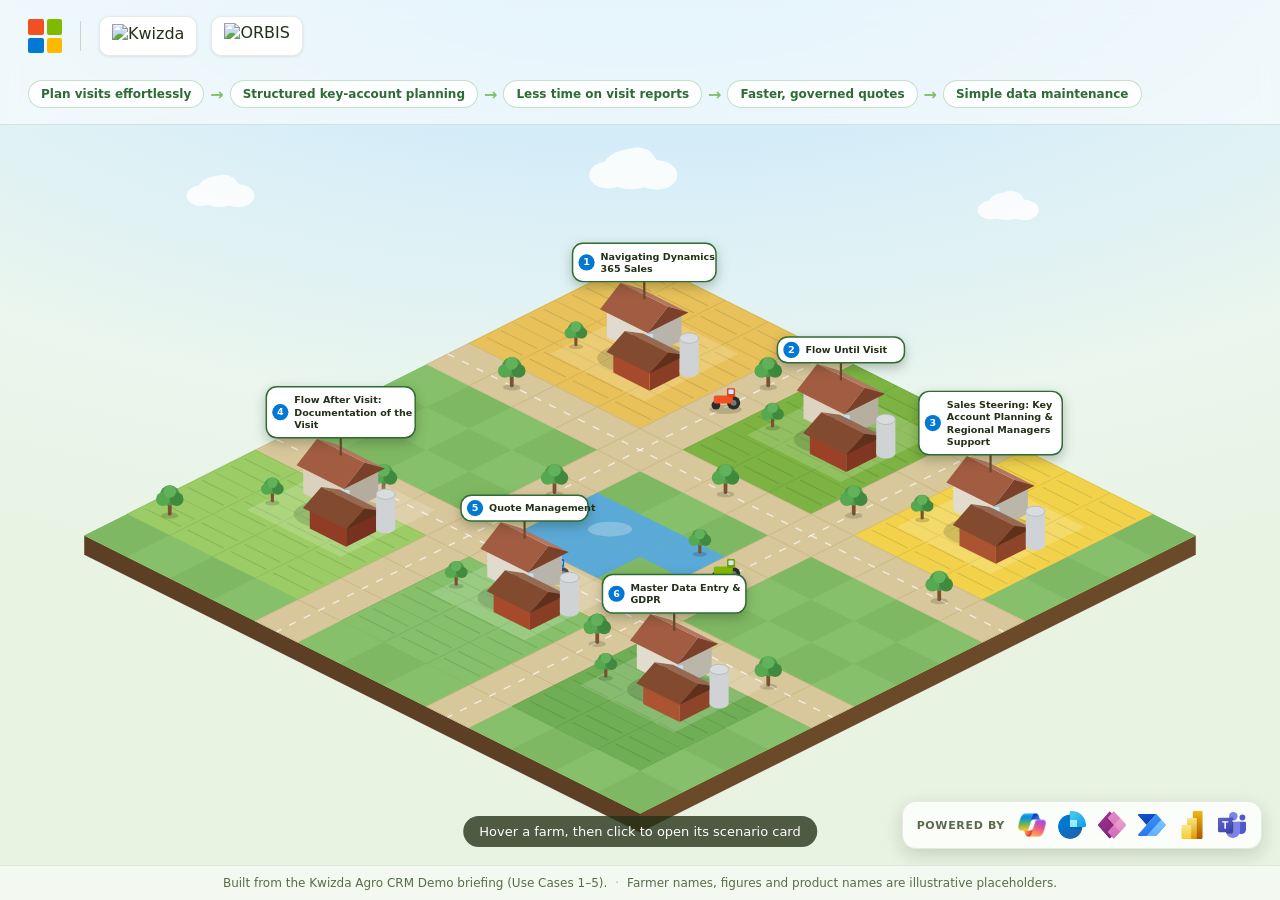
==== reference/index.html @ 659c1f30 "Initial publish: Interactive Storyboarding Framework skill" ====
<!DOCTYPE html>
<!-- ============================================================================
     Kwizda Countryside Demo Hub
     Single-page interactive isometric countryside map for a Dynamics 365 Sales
     + Microsoft AI executive demo. Open this file directly in Microsoft Edge.

     Files:
       index.html  – this page structure
       styles.css  – all styling + colour variables (edit colours at the top)
       data.js     – farm positions + all scenario card content (edit content here)
       app.js      – builds the isometric scene and handles navigation

     No backend, no build step, no internet required. Just double-click to open.
     ========================================================================= -->
<html lang="en">
<head>
  <meta charset="UTF-8" />
  <meta name="viewport" content="width=device-width, initial-scale=1.0" />
  <title>Kwizda Countryside Demo Hub</title>
  <link rel="stylesheet" href="styles.css" />
</head>
<body>

  <!-- =====================================================================
       VIEW 1 — THE COUNTRYSIDE MAP
       ===================================================================== -->
  <main id="mapView" class="view view--map is-active">

    <!-- Top bar: branding + the rep journey strip -->
    <header class="topbar">
      <div class="topbar__brand">
        <span class="topbar__logo" aria-hidden="true">
          <!-- Simple four-square Microsoft-style mark -->
          <span class="ms-square ms-square--r"></span><span class="ms-square ms-square--g"></span>
          <span class="ms-square ms-square--b"></span><span class="ms-square ms-square--y"></span>
        </span>
        <!-- Customer + partner logos, presented as clean white badge chips so
             they sit naturally in the header. Swap the files in /logos to
             rebrand: kwizda.png (customer) and orbis.webp (partner). -->
        <span class="brand__divider" aria-hidden="true"></span>
        <span class="brandchip brandchip--kwizda">
          <img src="logos/kwizda.png" alt="Kwizda" />
        </span>
        <span class="brandchip brandchip--orbis">
          <img src="logos/orbis.png" alt="ORBIS" />
        </span>
      </div>

      <!-- The seven-step rep journey (filled from data.js REP_JOURNEY) -->
      <nav class="journey" id="journeyStrip" aria-label="Sales rep journey"></nav>
    </header>

    <!-- The isometric scene is injected here by app.js -->
    <div class="stage" id="stage">
      <div class="stage__hint" id="stageHint">Hover a farm, then click to open its scenario card</div>

      <!-- Microsoft technology stack used across the demo, pinned bottom-right.
           Add/remove a logo by editing this list (files live in /logos). -->
      <div class="techstack" aria-label="Microsoft technologies used in this demo">
        <span class="techstack__label">Powered by</span>
        <span class="techstack__logos">
          <span class="techlogo" title="Microsoft 365 Copilot"><img src="logos/copilot.png" alt="Microsoft 365 Copilot" /></span>
          <span class="techlogo" title="Dynamics 365 Sales"><img src="logos/dynamics.svg" alt="Dynamics 365" /></span>
          <span class="techlogo" title="Microsoft Power Apps"><img src="logos/powerapps.svg" alt="Power Apps" /></span>
          <span class="techlogo" title="Microsoft Power Automate"><img src="logos/powerautomate.svg" alt="Power Automate" /></span>
          <span class="techlogo" title="Microsoft Power BI"><img src="logos/powerbi.svg" alt="Power BI" /></span>
          <span class="techlogo" title="Microsoft Teams"><img src="logos/teams.svg" alt="Microsoft Teams" /></span>
        </span>
      </div>
    </div>

    <!-- Footer note: provenance + placeholder disclaimer -->
    <footer class="mapfoot">
      <span>Built from the Kwizda Agro CRM Demo briefing (Use Cases 1–5).</span>
      <span class="mapfoot__sep">·</span>
      <span>Farmer names, figures and product names are illustrative placeholders.</span>
    </footer>
  </main>

  <!-- =====================================================================
       VIEW 2 — THE SCENARIO STORYBOARD CARD
       Hidden until a farm is clicked; populated by app.js.
       ===================================================================== -->
  <section id="detailView" class="view view--detail" aria-hidden="true">
    <div class="card" id="cardRoot">

      <!-- Card header -->
      <div class="card__head">
        <button class="backbtn" id="backBtn" type="button">
          <span class="backbtn__arrow" aria-hidden="true">←</span> Back to countryside
        </button>
        <div class="card__badge" id="cardBadge">Scenario 0</div>
      </div>

      <!-- Card hero -->
      <div class="card__hero">
        <div class="card__heroicon" id="cardHeroIcon" aria-hidden="true"></div>
        <div class="card__herotext">
          <h2 class="card__title" id="cardTitle">Scenario title</h2>
          <p class="card__farmer" id="cardFarmer">Farm name</p>
          <p class="card__usecase" id="cardUseCase">Use case</p>
          <!-- Optional key-detail chips, rendered by app.js from a scenario's
               heroFacts array (e.g. farm size, crops, credit limit). -->
          <div class="card__meta" id="cardMeta"></div>
        </div>
      </div>

      <!-- Card body: a responsive grid of labelled blocks.
           Each block has an id so app.js can hide it when a scenario omits that
           field in data.js (e.g. Scenario 1 shows only key message, components
           and the sequence). -->
      <div class="card__grid">

        <!-- Key demo message: highlighted callout (only shown if the scenario
             defines keyMessage in data.js) -->
        <div class="block block--wide block--keymsg" id="blockKeyMsg">
          <h3 class="block__label">Key demo message</h3>
          <div id="cKeyMsg"></div>
        </div>

        <!-- Solution components: rendered as logo tiles by app.js -->
        <div class="block block--wide" id="blockItems">
          <h3 class="block__label">Solution components</h3>
          <ul id="cItems" class="itemgrid"></ul>
        </div>

        <div class="block block--wide" id="blockSummary">
          <h3 class="block__label">Business summary</h3>
          <p id="cSummary"></p>
        </div>

        <div class="block block--wide" id="blockContext">
          <h3 class="block__label">Customer / farmer context</h3>
          <p id="cContext"></p>
          <!-- Optional structured profile facts (key/value), rendered by app.js
               from a scenario's contextFacts array. Hidden if none provided. -->
          <dl id="cContextFacts" class="facts"></dl>
        </div>

        <div class="block block--problem" id="blockProblem">
          <h3 class="block__label">Key business problem</h3>
          <p id="cProblem"></p>
        </div>

        <div class="block block--solution" id="blockSolution">
          <h3 class="block__label">Microsoft solution demonstrated</h3>
          <p id="cSolution"></p>
        </div>

        <div class="block block--outcome" id="blockOutcome">
          <h3 class="block__label">Expected business outcome</h3>
          <p id="cOutcome"></p>
        </div>

        <!-- Sequence of demo actions: rendered as a winding country road -->
        <div class="block block--wide" id="blockSequence">
          <h3 class="block__label">Sequence of demo actions</h3>
          <div id="cSequence" class="road"></div>
        </div>
      </div>

      <!-- Card footer: previous / next navigation between farms -->
      <div class="card__foot">
        <button class="navbtn" id="prevBtn" type="button">‹ Previous farm</button>
        <button class="navbtn navbtn--ghost" id="backBtn2" type="button">Countryside map</button>
        <button class="navbtn" id="nextBtn" type="button">Next farm ›</button>
      </div>
    </div>
  </section>

  <!-- data first, then the app logic -->
  <script src="data.js"></script>
  <script src="app.js"></script>
</body>
</html>
---- reference/styles.css ----
/* =============================================================================
   Kwizda Countryside Demo Hub — STYLES
   -----------------------------------------------------------------------------
   REBRAND / RECOLOUR HERE: every colour is a CSS variable in :root below.
   The palette blends Microsoft brand blues with agricultural greens and warm
   countryside tones.
   ============================================================================= */

:root {
  /* --- Microsoft-style accents --- */
  --ms-blue:        #0078d4;
  --ms-blue-dark:   #005a9e;
  --ms-blue-light:  #50b0f0;
  --ms-red:         #f25022;
  --ms-green:       #7fba00;
  --ms-yellow:      #ffb900;

  /* --- Agricultural greens --- */
  --green-deep:     #2f6b34;
  --green:          #4c9a4a;
  --green-soft:     #7fc06a;
  --green-mist:     #e8f3e2;

  /* --- Warm countryside tones --- */
  --warm-cream:     #faf6ec;
  --warm-sand:      #efe3c8;
  --warm-clay:      #c08552;
  --warm-brown:     #7a5230;
  --warm-roof:      #b4502f;

  /* --- Sky --- */
  --sky-top:        #bfe3f7;
  --sky-mid:        #d8eef8;
  --sky-low:        #eaf6ee;

  /* --- Ink / text --- */
  --ink:            #243018;
  --ink-soft:       #5a6b4a;
  --paper:          #ffffff;

  /* --- UI --- */
  --shadow-soft:    0 10px 30px rgba(31, 54, 20, 0.18);
  --shadow-card:    0 24px 60px rgba(20, 40, 15, 0.28);
  --radius:         18px;
  --radius-sm:      12px;
  --font: -apple-system, BlinkMacSystemFont, "SF Pro Display", "SF Pro Text", "Segoe UI", system-ui, "Helvetica Neue", Arial, sans-serif;
}

* { box-sizing: border-box; }

html, body {
  margin: 0;
  height: 100%;
  font-family: var(--font);
  color: var(--ink);
  background: var(--green-mist);
  -webkit-font-smoothing: antialiased;
}

/* ----------------------------------------------------------------- VIEWS --- */
/* Two stacked views; only one is active at a time, with a soft crossfade.    */
.view {
  position: fixed;
  inset: 0;
  opacity: 0;
  visibility: hidden;
  transition: opacity 0.45s ease, transform 0.45s ease;
}
.view--map      { transform: scale(1.02); }
.view--map.is-active    { opacity: 1; visibility: visible; transform: scale(1); }
.view--detail   { transform: translateY(18px); overflow-y: auto; }
.view--detail.is-active { opacity: 1; visibility: visible; transform: translateY(0); }

/* =====================================================================
   MAP VIEW
   ===================================================================== */
.view--map {
  display: flex;
  flex-direction: column;
  background:
    radial-gradient(120% 80% at 50% -10%, var(--sky-top) 0%, var(--sky-mid) 38%, var(--sky-low) 70%, var(--green-mist) 100%);
}

/* --- Top bar --- */
.topbar {
  display: flex;
  align-items: center;
  justify-content: space-between;
  gap: 24px;
  padding: 16px 28px;
  flex-wrap: wrap;
  background: rgba(255, 255, 255, 0.55);
  backdrop-filter: blur(8px);
  border-bottom: 1px solid rgba(47, 107, 52, 0.14);
  z-index: 5;
}
.topbar__brand { display: flex; align-items: center; gap: 14px; }
.topbar__logo {
  display: grid;
  grid-template-columns: 1fr 1fr;
  gap: 3px;
  width: 34px; height: 34px;
  flex: 0 0 auto;
}
.ms-square { width: 100%; height: 100%; border-radius: 2px; }
.ms-square--r { background: var(--ms-red); }
.ms-square--g { background: var(--ms-green); }
.ms-square--b { background: var(--ms-blue); }
.ms-square--y { background: var(--ms-yellow); }

.topbar__title    { margin: 0; font-size: 20px; font-weight: 700; letter-spacing: -0.2px; }
.topbar__subtitle { margin: 2px 0 0; font-size: 13px; color: var(--ink-soft); }

/* --- Customer / partner logo lockup in the header --- */
.brand__divider {
  width: 1px;
  height: 30px;
  background: rgba(47, 107, 52, 0.22);
  margin: 0 4px;
  flex: 0 0 auto;
}
/* each logo sits on a clean white "badge" chip so it looks intentional and
   blends with the header regardless of the logo's own background */
.brandchip {
  display: inline-flex;
  align-items: center;
  justify-content: center;
  height: 40px;
  padding: 0 12px;
  background: #ffffff;
  border: 1px solid rgba(31, 54, 20, 0.10);
  border-radius: 10px;
  box-shadow: 0 1px 3px rgba(20, 40, 15, 0.10);
  flex: 0 0 auto;
}
.brandchip img { display: block; width: auto; object-fit: contain; }
/* tuned per logo so the optical sizes match */
.brandchip--kwizda img { height: 24px; }
.brandchip--orbis  img { height: 26px; }

/* --- Rep journey strip --- */
.journey {
  display: flex;
  align-items: center;
  gap: 6px;
  flex-wrap: wrap;
}
.journey__step {
  position: relative;
  font-size: 12px;
  font-weight: 600;
  color: var(--green-deep);
  background: rgba(255, 255, 255, 0.85);
  border: 1px solid rgba(76, 154, 74, 0.3);
  padding: 6px 12px;
  border-radius: 999px;
  white-space: nowrap;
}
.journey__arrow { color: var(--green-soft); font-weight: 700; }

/* --- Stage (the scene container) --- */
.stage {
  position: relative;
  flex: 1 1 auto;
  overflow: hidden;
  display: flex;
  align-items: center;
  justify-content: center;
}
.stage svg { width: 100%; height: 100%; display: block; }

.stage__hint {
  position: absolute;
  bottom: 18px;
  left: 50%;
  transform: translateX(-50%);
  background: rgba(36, 48, 24, 0.78);
  color: #fff;
  font-size: 13px;
  padding: 8px 16px;
  border-radius: 999px;
  pointer-events: none;
  z-index: 4;
  animation: floatHint 3.5s ease-in-out infinite;
}
@keyframes floatHint { 0%,100% { transform: translateX(-50%) translateY(0); } 50% { transform: translateX(-50%) translateY(-4px); } }

/* --- Microsoft technology stack, pinned to the bottom-right of the map --- */
.techstack {
  position: absolute;
  right: 18px;
  bottom: 16px;
  z-index: 4;
  display: flex;
  align-items: center;
  gap: 12px;
  padding: 8px 14px;
  background: rgba(255, 255, 255, 0.82);
  -webkit-backdrop-filter: saturate(160%) blur(8px);
  backdrop-filter: saturate(160%) blur(8px);
  border: 1px solid rgba(31, 54, 20, 0.10);
  border-radius: 14px;
  box-shadow: 0 6px 18px rgba(20, 40, 15, 0.16);
}
.techstack__label {
  font-size: 11px;
  font-weight: 600;
  letter-spacing: 0.06em;
  text-transform: uppercase;
  color: var(--ink-soft);
}
.techstack__logos { display: flex; align-items: center; gap: 10px; }
.techlogo {
  display: inline-flex;
  align-items: center;
  justify-content: center;
  width: 30px; height: 30px;
  transition: transform 0.18s ease;
}
.techlogo:hover { transform: translateY(-3px) scale(1.08); }
.techlogo img { max-width: 28px; max-height: 28px; width: auto; height: auto; object-fit: contain; display: block; }

@media (max-width: 760px) {
  .techstack__label { display: none; }   /* keep it compact on small screens */
  .techstack { gap: 8px; padding: 7px 10px; }
}

/* --- Interactive farm groups (SVG) --- */
.farm {
  cursor: pointer;
  transform-box: fill-box;
  transform-origin: center bottom;
  transition: transform 0.25s cubic-bezier(0.34, 1.56, 0.64, 1), filter 0.25s ease;
}
.farm:hover, .farm.is-focused {
  transform: translateY(-10px) scale(1.04);
  filter: drop-shadow(0 16px 16px rgba(20, 40, 15, 0.35));
}
/* The label sign above each farm */
.farm__sign { transition: transform 0.25s ease; }
.farm:hover .farm__sign { transform: translateY(-4px); }
.farm__signtext {
  font-family: var(--font);
  font-weight: 700;
  fill: var(--ink);
}
.farm__signnum {
  font-family: var(--font);
  font-weight: 800;
  fill: #fff;
}
.farm__plot { transition: opacity 0.25s ease; }
.farm:hover .farm__plot { opacity: 1; }

/* gentle idle bob for tractors / decorative wobble handled in app.js classes */
.bob { animation: bob 4s ease-in-out infinite; transform-box: fill-box; transform-origin: center; }
@keyframes bob { 0%,100% { transform: translateY(0); } 50% { transform: translateY(-2px); } }

/* --- Map footer --- */
.mapfoot {
  padding: 10px 28px;
  font-size: 12px;
  color: var(--ink-soft);
  background: rgba(255, 255, 255, 0.5);
  border-top: 1px solid rgba(47, 107, 52, 0.12);
  display: flex;
  gap: 8px;
  flex-wrap: wrap;
  justify-content: center;
}
.mapfoot__sep { opacity: 0.5; }

/* =====================================================================
   DETAIL VIEW — the storyboard card  (Apple-inspired, enterprise-grade)
   ---------------------------------------------------------------------
   Design language: a quiet #f5f5f7 canvas, one white surface, generous
   whitespace, hairline separators, restrained accent colour, and refined
   typography. Recolour via the --d-* tokens just below.
   ===================================================================== */
:root {
  --d-canvas:   #f5f5f7;   /* page background  */
  --d-surface:  #ffffff;   /* the card         */
  --d-group:    #f5f5f7;   /* grouped sub-cards */
  --d-ink:      #1d1d1f;   /* primary text     */
  --d-ink2:     #6e6e73;   /* secondary text   */
  --d-hair:     #e3e3e6;   /* hairline borders */
  --d-accent:   #0071e3;   /* single accent (Apple-blue tuned) */
  --d-accent-d: #0058b9;
  --d-radius:   28px;
  --d-radius-s: 16px;
}

.view--detail {
  background: var(--d-canvas);
  padding: 0 0 80px;
}

/* The single white surface, centred with room to breathe */
.card {
  max-width: 940px;
  margin: 0 auto;
  background: var(--d-surface);
  border-radius: var(--d-radius);
  box-shadow: 0 1px 2px rgba(0,0,0,0.04), 0 18px 50px rgba(0,0,0,0.07);
  overflow: hidden;
}

/* --- Sticky translucent nav bar (Apple toolbar) --- */
.card__head {
  position: sticky;
  top: 0;
  z-index: 10;
  display: flex;
  align-items: center;
  justify-content: space-between;
  padding: 14px 22px;
  background: rgba(255, 255, 255, 0.72);
  -webkit-backdrop-filter: saturate(180%) blur(20px);
  backdrop-filter: saturate(180%) blur(20px);
  border-bottom: 1px solid var(--d-hair);
}
.backbtn {
  display: inline-flex;
  align-items: center;
  gap: 6px;
  border: none;
  background: transparent;
  color: var(--d-accent);
  font-family: var(--font);
  font-size: 15px;
  font-weight: 500;
  padding: 8px 10px;
  border-radius: 10px;
  cursor: pointer;
  transition: opacity 0.18s ease, transform 0.18s ease;
}
.backbtn:hover { opacity: 0.6; }
.backbtn:active { transform: scale(0.97); }
.backbtn__arrow { font-size: 18px; line-height: 1; }
.card__badge {
  font-size: 13px;
  font-weight: 500;
  letter-spacing: 0.2px;
  color: var(--d-ink2);
}

/* --- Hero: airy, left-aligned, clear hierarchy --- */
.card__hero {
  display: flex;
  align-items: flex-start;
  gap: 22px;
  padding: 56px 64px 40px;
  border-bottom: 1px solid var(--d-hair);
}
.card__heroicon {
  flex: 0 0 auto;
  width: 60px; height: 60px;
  border-radius: 50%;
  background: rgba(0, 113, 227, 0.1);
  color: var(--d-accent);
  display: flex;
  align-items: center;
  justify-content: center;
}
.card__heroicon svg { width: 32px; height: 32px; }
.card__herotext { padding-top: 2px; }
.card__title {
  margin: 0;
  font-size: 40px;
  font-weight: 600;
  letter-spacing: -0.025em;
  line-height: 1.08;
  color: var(--d-ink);
}
.card__farmer {
  margin: 12px 0 0;
  font-size: 19px;
  font-weight: 400;
  color: var(--d-ink2);
  letter-spacing: -0.01em;
}
.card__usecase {
  margin: 16px 0 0;
  display: inline-block;
  font-size: 12px;
  font-weight: 600;
  letter-spacing: 0.02em;
  color: var(--d-accent-d);
  background: rgba(0, 113, 227, 0.08);
  padding: 6px 12px;
  border-radius: 999px;
}

/* Compact key-detail chips in the hero (farm size, crops, credit limit, …) */
.card__meta {
  margin: 16px 0 0;
  display: flex;
  flex-wrap: wrap;
  gap: 8px;
}
.metachip {
  font-size: 13px;
  line-height: 1.3;
  letter-spacing: -0.01em;
  color: var(--d-ink);
  background: var(--d-group);
  border: 1px solid var(--d-hair);
  padding: 6px 12px;
  border-radius: 8px;
}
.metachip__k {
  font-weight: 600;
  color: var(--d-ink2);
  margin-right: 2px;
}

/* --- Body grid: neutral grouped cards on whitespace --- */
.card__grid {
  display: grid;
  grid-template-columns: 1fr 1fr;
  gap: 18px;
  padding: 40px 64px 8px;
}
.block {
  background: var(--d-group);
  border-radius: var(--d-radius-s);
  padding: 24px 26px;
}
.block--wide { grid-column: 1 / -1; }
.block__label {
  margin: 0 0 12px;
  font-size: 12px;
  font-weight: 600;
  letter-spacing: 0.05em;
  text-transform: uppercase;
  color: var(--d-ink2);
}
.block p {
  margin: 0;
  font-size: 17px;
  line-height: 1.6;
  letter-spacing: -0.01em;
  color: var(--d-ink);
}

/* Structured profile facts (key/value list) inside the context card */
.facts {
  margin: 16px 0 0;
  padding: 0;
  display: grid;
  grid-template-columns: 1fr 1fr;
  gap: 0 28px;
}
.facts__row {
  display: grid;
  grid-template-columns: 130px 1fr;
  gap: 12px;
  align-items: baseline;
  padding: 10px 0;
  border-top: 1px solid var(--d-hair);
}
.facts__row dt {
  margin: 0;
  font-size: 12px;
  font-weight: 600;
  letter-spacing: 0.03em;
  text-transform: uppercase;
  color: var(--d-ink2);
}
.facts__row dd {
  margin: 0;
  font-size: 15px;
  line-height: 1.45;
  letter-spacing: -0.01em;
  color: var(--d-ink);
}

/* Restrained semantic accents — coloured LABEL only, surfaces stay quiet */
.block--problem  .block__label { color: #c0392b; }
.block--solution .block__label { color: var(--d-accent-d); }
.block--outcome  .block__label { color: #1d7a3e; }

/* --- Key demo message: headline + a few crisp value statements --- */
.block--keymsg {
  background: linear-gradient(180deg, #f4f9ff, #fbfdff);
  border: 1px solid #dbe9fb;
}
.block--keymsg .block__label { color: var(--d-accent-d); }
.keymsg__lead {
  margin: 2px 0 16px;
  font-size: 21px;
  line-height: 1.4;
  letter-spacing: -0.015em;
  color: var(--d-ink);
  font-weight: 600;
}
.keymsg__points { margin: 0; padding: 0; list-style: none; }
.keymsg__points li {
  position: relative;
  padding-left: 26px;
  font-size: 16px;
  line-height: 1.55;
  letter-spacing: -0.01em;
  color: var(--d-ink2);
  margin-bottom: 10px;
}
.keymsg__points li:last-child { margin-bottom: 0; }
.keymsg__points li::before {
  content: "";
  position: absolute;
  left: 4px; top: 8px;
  width: 8px; height: 8px;
  border-radius: 50%;
  background: var(--d-accent);
}

/* --- Solution components: clean logo tiles --- */
.itemgrid {
  display: grid;
  grid-template-columns: repeat(auto-fill, minmax(220px, 1fr));
  gap: 12px;
  margin: 0;
  padding: 0;
  list-style: none;
}
.itemchip {
  display: flex;
  align-items: center;
  gap: 13px;
  background: #fff;
  border: 1px solid var(--d-hair);
  border-radius: 14px;
  padding: 13px 16px;
  transition: transform 0.18s ease, box-shadow 0.18s ease;
}
.itemchip:hover { transform: translateY(-2px); box-shadow: 0 6px 18px rgba(0,0,0,0.06); }
.itemchip__icon { flex: 0 0 auto; width: 40px; height: 34px; display: flex; align-items: center; justify-content: center; }
.itemchip__icon svg { width: 32px; height: 32px; display: block; }
.itemchip__logo { width: auto; height: auto; max-width: 40px; max-height: 34px; object-fit: contain; display: block; }
.itemchip__label {
  font-size: 15px;
  font-weight: 500;
  letter-spacing: -0.01em;
  color: var(--d-ink);
  line-height: 1.3;
}

/* --- Sequence of demo actions: a winding country road through the steps --- */
.road {
  position: relative;
  margin-top: 10px;
  padding: 6px 0;
}
.road__svg {
  position: absolute;
  left: 0; top: 0;
  width: 100%; height: 100%;
  z-index: 0;
  pointer-events: none;
}
/* the country lane: a soft earth edge, a tan road, and a dashed centre line */
.road__edge { fill: none; stroke: #b39a68; stroke-width: 36; stroke-linecap: round; stroke-linejoin: round; }
.road__lane { fill: none; stroke: #d9c79c; stroke-width: 28; stroke-linecap: round; stroke-linejoin: round; }
.road__dash { fill: none; stroke: #ffffff; stroke-width: 3; stroke-dasharray: 13 15; stroke-linecap: round; opacity: 0.85; }

.roadstep {
  position: relative;
  z-index: 1;
  display: grid;
  grid-template-columns: 1fr 210px 1fr;  /* outer text | central road band | outer text */
  column-gap: 30px;
  align-items: center;
  min-height: 156px;
}
.roadstep__node {
  grid-column: 2;                          /* nodes live in the central band */
  width: 74px; height: 74px;
  border-radius: 50%;
  display: flex; align-items: center; justify-content: center;
  color: #fff;
  font-size: 27px;
  font-weight: 800;
  border: 4px solid #fff;
  box-shadow: 0 8px 18px rgba(20, 40, 15, 0.30);
}
.roadstep--left  .roadstep__node { justify-self: start; }
.roadstep--left  .roadstep__body { grid-column: 3; justify-self: start; text-align: left;  max-width: 320px; }
.roadstep--right .roadstep__node { justify-self: end; }
.roadstep--right .roadstep__body { grid-column: 1; justify-self: end;   text-align: right; max-width: 320px; }

.roadstep__eyebrow {
  font-size: 11px;
  font-weight: 700;
  letter-spacing: 0.08em;
  text-transform: uppercase;
  margin-bottom: 3px;
}
.roadstep__title {
  font-size: 18px;
  font-weight: 700;
  letter-spacing: -0.01em;
  color: var(--d-ink);
  margin-bottom: 4px;
}
.roadstep__text {
  font-size: 15px;
  line-height: 1.5;
  letter-spacing: -0.01em;
  color: var(--d-ink2);
}

/* --- Footer nav: Apple pill buttons --- */
.card__foot {
  display: flex;
  align-items: center;
  justify-content: space-between;
  gap: 12px;
  padding: 36px 64px 56px;
}
.navbtn {
  border: none;
  background: var(--d-accent);
  color: #fff;
  font-family: var(--font);
  font-size: 15px;
  font-weight: 500;
  letter-spacing: -0.01em;
  padding: 12px 24px;
  border-radius: 999px;
  cursor: pointer;
  transition: background 0.18s ease, transform 0.18s ease, opacity 0.18s ease;
}
.navbtn:hover { background: var(--d-accent-d); }
.navbtn:active { transform: scale(0.97); }
.navbtn--ghost {
  background: #e8e8ed;
  color: var(--d-ink);
}
.navbtn--ghost:hover { background: #dcdce1; }

/* Entry animation — quiet and quick */
.view--detail.is-active .card { animation: cardIn 0.45s cubic-bezier(0.22, 1, 0.36, 1); }
@keyframes cardIn {
  from { opacity: 0; transform: translateY(16px); }
  to   { opacity: 1; transform: translateY(0); }
}

/* ----------------------------------------------------------- RESPONSIVE --- */
@media (max-width: 820px) {
  .card { border-radius: 0; }
  .card__hero { padding: 40px 28px 28px; }
  .card__title { font-size: 30px; }
  .card__grid { grid-template-columns: 1fr; padding: 28px 28px 4px; }
  .facts { grid-template-columns: 1fr; }
  /* winding road collapses to a single-side lane on small screens */
  .roadstep { grid-template-columns: 58px 1fr; column-gap: 18px; min-height: auto; padding: 10px 0; }
  .roadstep--left  .roadstep__node,
  .roadstep--right .roadstep__node { grid-column: 1; justify-self: center; }
  .roadstep--left  .roadstep__body,
  .roadstep--right .roadstep__body { grid-column: 2; justify-self: start; text-align: left; max-width: none; }
  .roadstep__node { width: 50px; height: 50px; font-size: 19px; border-width: 3px; }
  .card__foot { padding: 28px 28px 44px; flex-wrap: wrap; }
  .navbtn { flex: 1 1 auto; }
}
@media (max-width: 760px) {
  .topbar { gap: 12px; }
  .journey { display: none; }              /* keep the map clean on small screens */
}
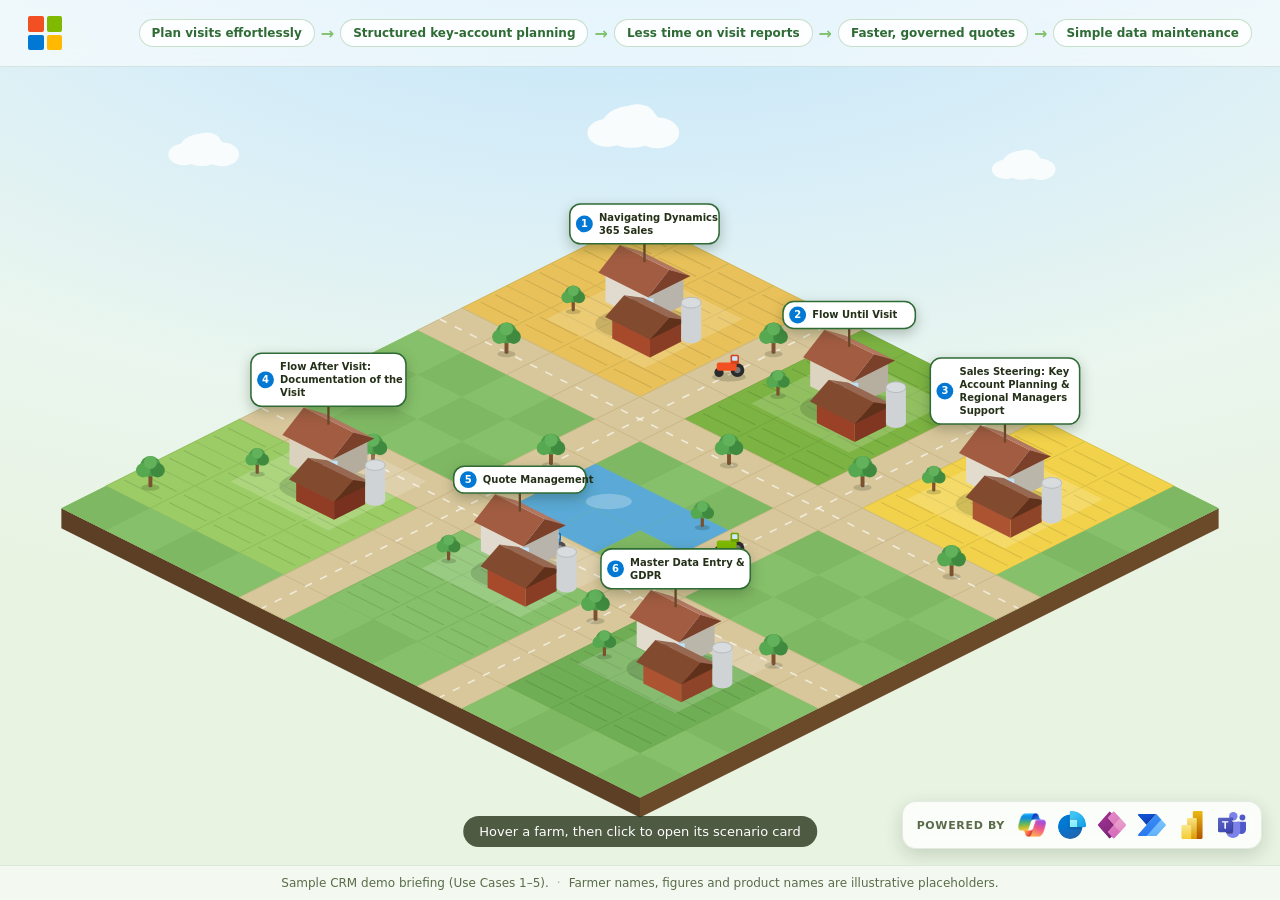
==== commit 3f056cff: "Remove all customer-identifying logos and branding; genericize sample demo content" ====
--- a/reference/index.html
+++ b/reference/index.html
@@ -1,6 +1,6 @@
 <!DOCTYPE html>
 <!-- ============================================================================
-     Kwizda Countryside Demo Hub
+     Contoso Countryside Demo Hub
      Single-page interactive isometric countryside map for a Dynamics 365 Sales
      + Microsoft AI executive demo. Open this file directly in Microsoft Edge.
 
@@ -16,7 +16,7 @@
 <head>
   <meta charset="UTF-8" />
   <meta name="viewport" content="width=device-width, initial-scale=1.0" />
-  <title>Kwizda Countryside Demo Hub</title>
+  <title>Contoso Countryside Demo Hub</title>
   <link rel="stylesheet" href="styles.css" />
 </head>
 <body>
@@ -34,16 +34,13 @@
           <span class="ms-square ms-square--r"></span><span class="ms-square ms-square--g"></span>
           <span class="ms-square ms-square--b"></span><span class="ms-square ms-square--y"></span>
         </span>
-        <!-- Customer + partner logos, presented as clean white badge chips so
-             they sit naturally in the header. Swap the files in /logos to
-             rebrand: kwizda.png (customer) and orbis.webp (partner). -->
-        <span class="brand__divider" aria-hidden="true"></span>
-        <span class="brandchip brandchip--kwizda">
-          <img src="logos/kwizda.png" alt="Kwizda" />
-        </span>
-        <span class="brandchip brandchip--orbis">
-          <img src="logos/orbis.png" alt="ORBIS" />
-        </span>
+        <!-- Customer + partner logos go here as clean white badge chips so
+             they sit naturally in the header. Add your own logo files under
+             /logos and a brandchip span per logo when rebranding this demo,
+             e.g.:
+             <span class="brandchip brandchip--customer">
+               <img src="logos/customer.png" alt="Customer" />
+             </span> -->
       </div>
 
       <!-- The seven-step rep journey (filled from data.js REP_JOURNEY) -->
@@ -71,7 +68,7 @@
 
     <!-- Footer note: provenance + placeholder disclaimer -->
     <footer class="mapfoot">
-      <span>Built from the Kwizda Agro CRM Demo briefing (Use Cases 1–5).</span>
+      <span>Sample CRM demo briefing (Use Cases 1–5).</span>
       <span class="mapfoot__sep">·</span>
       <span>Farmer names, figures and product names are illustrative placeholders.</span>
     </footer>
--- a/reference/styles.css
+++ b/reference/styles.css
@@ -1,5 +1,5 @@
 /* =============================================================================
-   Kwizda Countryside Demo Hub — STYLES
+   Contoso Countryside Demo Hub — STYLES
    -----------------------------------------------------------------------------
    REBRAND / RECOLOUR HERE: every colour is a CSS variable in :root below.
    The palette blends Microsoft brand blues with agricultural greens and warm
@@ -134,9 +134,9 @@
   flex: 0 0 auto;
 }
 .brandchip img { display: block; width: auto; object-fit: contain; }
-/* tuned per logo so the optical sizes match */
-.brandchip--kwizda img { height: 24px; }
-.brandchip--orbis  img { height: 26px; }
+/* tuned per logo so the optical sizes match; add one rule per brandchip you use */
+.brandchip--customer img { height: 24px; }
+.brandchip--partner  img { height: 26px; }
 
 /* --- Rep journey strip --- */
 .journey {
